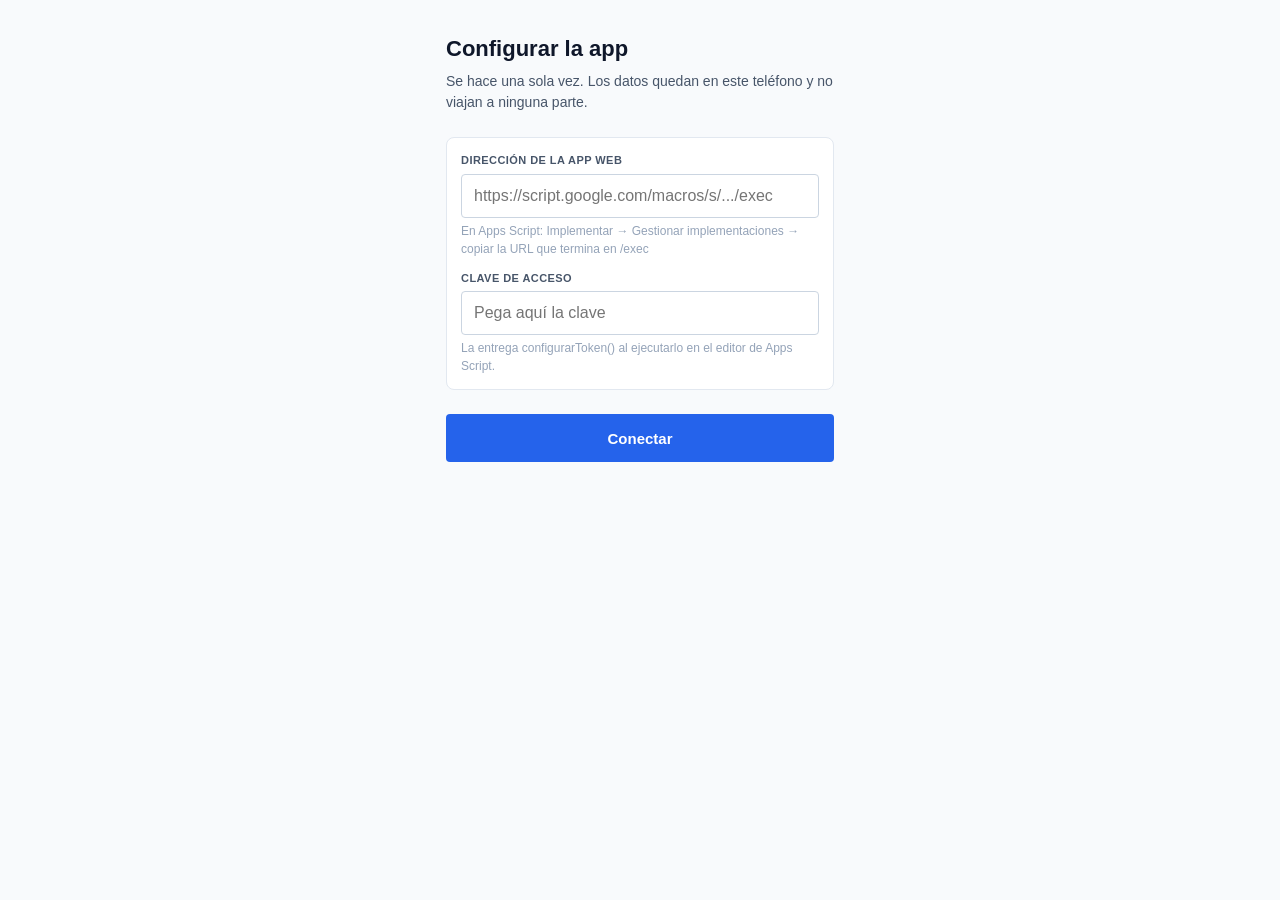
==== docs/index.html @ d5b29f22 "Ronda Fonoaudiología: registro offline, dashboard REM e informes App instalable que reemplaza el reg" ====
<!DOCTYPE html>
<html lang="es">
<head>
<meta charset="utf-8">
<meta name="viewport" content="width=device-width, initial-scale=1, viewport-fit=cover">
<meta name="theme-color" content="#2563eb">
<title>Ronda Fonoaudiología</title>
<link rel="manifest" href="manifest.json">
<link rel="icon" href="icon-192.png">
<link rel="apple-touch-icon" href="icon-192.png">
<link rel="stylesheet" href="styles.css">
</head>
<body>

<!-- Configuración inicial -->
<div id="configuracion" class="oculto"></div>

<!-- App -->
<div id="app" class="oculto">

  <div id="ronda">
    <div class="barra">
      <div class="barra-fila">
        <div class="barra-titulo">
          <div class="eyebrow">Fonoaudiología</div>
          <h1>Ronda</h1>
        </div>
        <button class="pill sync-off" id="pillSync"></button>
        <button class="icon-btn" id="btnTema" aria-label="Cambiar tema"></button>
        <button class="icon-btn" id="btnRefrescar" aria-label="Actualizar censo"></button>
      </div>

      <div style="padding:0 16px 8px;font-size:13px;color:var(--text-secondary)" id="fechaHoy"></div>

      <div class="buscador">
        <button class="buscador-cerrado" id="buscadorCerrado">
          <span id="icoBuscar"></span>
          <span>Buscar cama, nombre o RUT</span>
        </button>
        <div class="buscador-abierto oculto" id="buscadorAbierto">
          <input type="search" id="inputBuscar" placeholder="Cama, nombre o RUT" autocomplete="off">
          <button id="btnCerrarBuscar">Cerrar</button>
        </div>
      </div>

      <div class="progreso">
        <div class="progreso-fila">
          <span id="progresoTexto">—</span>
          <span id="progresoPct" style="font-weight:600;color:var(--primary)">—</span>
        </div>
        <div class="progreso-barra"><div class="progreso-relleno" id="progresoRelleno" style="width:0%"></div></div>
      </div>
    </div>

    <main>
      <div id="lista"></div>
      <button class="plegable oculto" id="bloqueEgresos">
        <span id="icoArchivo"></span>
        <span id="egresosTexto">Egresos recientes</span>
        <span class="flecha" id="icoFlecha"></span>
      </button>
      <div id="listaEgresos" class="oculto" style="margin-top:8px"></div>
    </main>

    <button class="fab" id="fab"><span id="icoMas"></span> Ingreso</button>
  </div>

  <!-- Vista 2 -->
  <div id="dashboard" class="oculto"></div>

  <!-- Vista 3 -->
  <div id="informes" class="oculto"></div>

  <!-- Pantallas a pantalla completa: sesión, ingreso -->
  <div id="pantalla" class="oculto"></div>

  <nav class="nav">
    <button data-vista="ronda" class="activo"><span id="navRonda"></span>Ronda</button>
    <button data-vista="dashboard"><span id="navDash"></span>Dashboard</button>
    <button data-vista="informes"><span id="navInf"></span>Informes</button>
  </nav>
</div>

<div class="toast" id="toast"></div>

<!-- Aquí se arma el informe justo antes de imprimir. Invisible en pantalla. -->
<div id="impresion"></div>

<script src="app.js"></script>
<script src="pantallas.js"></script>
<script src="dashboard.js"></script>
<script src="informes.js"></script>
<script>
  // Los iconos del armazón se insertan una vez, desde el mismo catálogo que usan
  // las pantallas, para no repetir el SVG dentro del HTML.
  document.getElementById('icoBuscar').innerHTML   = ICO.buscar;
  document.getElementById('icoArchivo').innerHTML  = ICO.archivo;
  document.getElementById('icoFlecha').innerHTML   = ICO.flecha;
  document.getElementById('icoMas').innerHTML      = ICO.mas;
  document.getElementById('btnTema').innerHTML     = ICO.luna;
  document.getElementById('btnRefrescar').innerHTML = ICO.volver;
  document.getElementById('navRonda').innerHTML    = ICO.lista;
  document.getElementById('navDash').innerHTML     = ICO.grafico;
  document.getElementById('navInf').innerHTML      = ICO.doc;

  if ('serviceWorker' in navigator) {
    window.addEventListener('load', () => navigator.serviceWorker.register('sw.js'));
  }
</script>
</body>
</html>
---- docs/styles.css ----
/* Tokens del sistema de diseño de Stitch (DESIGN.md), en CSS plano.
   Sin Tailwind por CDN a propósito: la app tiene que arrancar sin conexión. */

:root {
  --bg: #f8fafc;
  --surface: #ffffff;
  --surface-alt: #f1f5f9;
  --border: #e2e8f0;
  --border-strong: #cbd5e1;
  --text: #0f172a;
  --text-secondary: #475569;
  --text-muted: #94a3b8;

  --primary: #2563eb;
  --on-primary: #ffffff;
  --primary-soft: #eff6ff;

  --success: #16a34a;
  --success-soft: #f0fdf4;
  --warning: #d97706;
  --warning-soft: #fffbeb;
  --danger: #dc2626;
  --danger-soft: #fef2f2;

  /* Un color por servicio. Los rangos de cama se solapan entre servicios,
     así que el color va por servicio y nunca por número de cama. */
  --ward-uti: #2563eb;
  --ward-uci: #0d9488;
  --ward-mq: #d97706;
  --ward-neo: #7c3aed;
  --ward-utip: #ea580c;
  --ward-otro: #64748b;

  --radius: 8px;
  --radius-sm: 4px;
  --gutter: 12px;
  --margin: 16px;
  --tap: 48px;
}

@media (prefers-color-scheme: dark) {
  :root:not([data-tema="claro"]) {
    --bg: #0f172a;
    --surface: #1e293b;
    --surface-alt: #172033;
    --border: #334155;
    --border-strong: #475569;
    --text: #f8fafc;
    --text-secondary: #94a3b8;
    --text-muted: #64748b;
    --primary-soft: #1e3a5f;
    --success-soft: #0f2a1a;
    --warning-soft: #2a1f0a;
    --danger-soft: #2a1212;
  }
}
:root[data-tema="oscuro"] {
  --bg: #0f172a; --surface: #1e293b; --surface-alt: #172033;
  --border: #334155; --border-strong: #475569;
  --text: #f8fafc; --text-secondary: #94a3b8; --text-muted: #64748b;
  --primary-soft: #1e3a5f; --success-soft: #0f2a1a;
  --warning-soft: #2a1f0a; --danger-soft: #2a1212;
}

* { margin: 0; padding: 0; box-sizing: border-box; -webkit-tap-highlight-color: transparent; }

body {
  font-family: Inter, -apple-system, BlinkMacSystemFont, "Segoe UI", Roboto, sans-serif;
  background: var(--bg);
  color: var(--text);
  font-size: 16px;
  line-height: 1.5;
  -webkit-font-smoothing: antialiased;
  font-variant-numeric: tabular-nums;
  overscroll-behavior-y: contain;
}

button, input, select, textarea { font-family: inherit; font-size: inherit; color: inherit; }
button { cursor: pointer; background: none; border: none; }

/* Todo SVG en línea es un icono. Sin un tamaño base se estira al ancho disponible,
   que fue lo que pasó con el botón de repetir sesión y con el de resumen. Las
   reglas más específicas de abajo lo ajustan donde hace falta. */
svg { width: 20px; height: 20px; flex-shrink: 0; }
.seccion-titulo svg { width: 15px; height: 15px; }

.oculto { display: none !important; }

/* ── Barra superior ── */
.barra {
  position: sticky; top: 0; z-index: 50;
  background: var(--surface);
  border-bottom: 1px solid var(--border);
  padding: env(safe-area-inset-top, 0) 0 0;
}
.barra-fila {
  /* min-height, no height: un nombre largo ocupa dos líneas y con altura fija
     quedaba cortado contra el borde superior. */
  min-height: 56px; padding: 8px var(--margin);
  display: flex; align-items: center; gap: 8px;
}
.barra-titulo { flex: 1; min-width: 0; }
.barra-titulo .eyebrow {
  font-size: 10px; font-weight: 700; letter-spacing: 0.06em;
  text-transform: uppercase; color: var(--text-muted);
}
.barra-titulo h1 {
  font-size: 18px; font-weight: 600; letter-spacing: -0.01em;
  overflow-wrap: anywhere;
}

.pill {
  display: inline-flex; align-items: center; gap: 5px;
  padding: 5px 10px; border-radius: 999px;
  font-size: 12px; font-weight: 600;
  border: 1px solid transparent; white-space: nowrap;
}
.pill.sync-pend { background: var(--warning-soft); color: var(--warning); border-color: var(--warning); }
.pill.sync-ok   { background: var(--success-soft); color: var(--success); border-color: var(--success); }
.pill.sync-off  { background: var(--surface-alt); color: var(--text-secondary); border-color: var(--border); }

.icon-btn {
  width: var(--tap); height: var(--tap);
  display: flex; align-items: center; justify-content: center;
  border-radius: var(--radius); color: var(--text-secondary); flex-shrink: 0;
}
.icon-btn:active { background: var(--surface-alt); }
.icon-btn svg { width: 22px; height: 22px; }

/* ── Buscador ── */
.buscador { padding: 0 var(--margin) 12px; }
.buscador-cerrado {
  display: flex; align-items: center; gap: 8px;
  width: 100%; min-height: 44px; padding: 0 12px;
  background: var(--surface-alt); border: 1px solid var(--border);
  border-radius: var(--radius); color: var(--text-muted); font-size: 14px;
}
.buscador-abierto { display: flex; gap: 8px; }
.buscador-abierto input {
  flex: 1; min-height: 44px; padding: 0 12px;
  background: var(--surface); border: 2px solid var(--primary);
  border-radius: var(--radius); font-size: 16px;
}
.buscador-abierto input:focus { outline: none; }
.buscador-abierto button {
  padding: 0 14px; font-size: 14px; font-weight: 600; color: var(--text-secondary);
}

/* ── Progreso ── */
.progreso { padding: 0 var(--margin) 12px; }
.progreso-fila {
  display: flex; align-items: baseline; justify-content: space-between;
  font-size: 13px; color: var(--text-secondary); margin-bottom: 6px;
}
.progreso-fila strong { color: var(--text); font-weight: 600; }
.progreso-barra { height: 4px; background: var(--border); border-radius: 2px; overflow: hidden; }
.progreso-relleno { height: 100%; background: var(--success); transition: width 0.3s ease; }

/* ── Lista ── */
main { padding: 0 var(--margin) 148px; }

.grupo-titulo {
  display: flex; align-items: center; gap: 8px;
  margin: 18px 0 8px; font-size: 12px; font-weight: 700;
  letter-spacing: 0.05em; text-transform: uppercase; color: var(--text-secondary);
}
.grupo-punto { width: 8px; height: 8px; border-radius: 50%; flex-shrink: 0; }
.grupo-conteo { margin-left: auto; font-weight: 500; color: var(--text-muted); letter-spacing: 0; }

.tarjeta {
  display: flex; align-items: stretch; gap: 12px;
  width: 100%; text-align: left;
  background: var(--surface); border: 1px solid var(--border);
  border-radius: var(--radius); margin-bottom: 8px;
  padding: 10px 12px; min-height: 64px;
}
.tarjeta:active { background: var(--surface-alt); }
.tarjeta.alerta { border-color: var(--warning); }
.tarjeta.egresado { opacity: 0.75; }

.cama {
  flex-shrink: 0; min-width: 52px;
  display: flex; align-items: center; justify-content: center;
  border-radius: var(--radius-sm); color: #fff;
  font-size: 17px; font-weight: 700; letter-spacing: -0.02em;
}
.tarjeta-cuerpo { flex: 1; min-width: 0; display: flex; flex-direction: column; justify-content: center; }
.tarjeta-nombre {
  font-size: 15px; font-weight: 500;
  white-space: nowrap; overflow: hidden; text-overflow: ellipsis;
}
.tarjeta-detalle {
  font-size: 12px; color: var(--text-secondary);
  white-space: nowrap; overflow: hidden; text-overflow: ellipsis; margin-top: 1px;
}
.tarjeta-aviso {
  display: flex; align-items: center; gap: 4px;
  font-size: 12px; font-weight: 600; color: var(--warning); margin-top: 3px;
}
.tarjeta-aviso svg { width: 13px; height: 13px; flex-shrink: 0; }
.tarjeta-estado { flex-shrink: 0; display: flex; align-items: center; }
.tarjeta-estado svg { width: 22px; height: 22px; }
.estado-ok { color: var(--success); }
.estado-pend { color: var(--text-muted); }

/* ── Bloque plegable ── */
.plegable {
  width: 100%; display: flex; align-items: center; gap: 8px;
  margin-top: 20px; padding: 12px;
  background: var(--surface-alt); border: 1px solid var(--border);
  border-radius: var(--radius);
  font-size: 13px; font-weight: 600; color: var(--text-secondary);
}
.plegable svg { width: 16px; height: 16px; flex-shrink: 0; }
.plegable .flecha { margin-left: auto; transition: transform 0.2s; }
.plegable.abierto .flecha { transform: rotate(180deg); }

/* ── Vacío ── */
.vacio { text-align: center; padding: 48px 24px; color: var(--text-muted); }
.vacio svg { width: 44px; height: 44px; margin-bottom: 12px; opacity: 0.5; }
.vacio p { font-size: 14px; }

/* ── Botón flotante ── */
.fab {
  position: fixed; right: var(--margin);
  bottom: calc(76px + env(safe-area-inset-bottom, 0px));
  display: flex; align-items: center; gap: 8px;
  height: var(--tap); padding: 0 20px;
  background: var(--primary); color: var(--on-primary);
  border-radius: 999px; font-size: 15px; font-weight: 600;
  box-shadow: 0 2px 12px rgba(37, 99, 235, 0.35); z-index: 40;
}
.fab:active { transform: scale(0.97); }
.fab svg { width: 20px; height: 20px; }

/* ── Navegación inferior ── */
.nav {
  position: fixed; bottom: 0; left: 0; right: 0; z-index: 45;
  display: flex; background: var(--surface);
  border-top: 1px solid var(--border);
  padding-bottom: env(safe-area-inset-bottom, 0px);
}
.nav button {
  flex: 1; padding: 8px 0 6px;
  display: flex; flex-direction: column; align-items: center; gap: 2px;
  color: var(--text-muted); font-size: 11px; font-weight: 500;
  border-top: 2px solid transparent; margin-top: -1px;
}
.nav button.activo { color: var(--text); border-top-color: var(--primary); }
.nav button svg { width: 22px; height: 22px; }

/* ── Formularios ── */
.seccion {
  background: var(--surface); border: 1px solid var(--border);
  border-radius: var(--radius); padding: 14px; margin-bottom: 12px;
}
.seccion-titulo {
  font-size: 11px; font-weight: 700; letter-spacing: 0.06em;
  text-transform: uppercase; color: var(--primary); margin-bottom: 12px;
}
.campo { margin-bottom: 12px; }
.campo:last-child { margin-bottom: 0; }
.campo label {
  display: block; font-size: 11px; font-weight: 600;
  letter-spacing: 0.04em; text-transform: uppercase;
  color: var(--text-secondary); margin-bottom: 5px;
}
.campo input, .campo select {
  width: 100%; min-height: 44px; padding: 10px 12px;
  background: var(--surface); border: 1px solid var(--border-strong);
  border-radius: var(--radius-sm); font-size: 16px;
  -webkit-appearance: none; appearance: none;
}
.campo select {
  background-image: url("data:image/svg+xml,%3Csvg xmlns='http://www.w3.org/2000/svg' width='12' height='12' viewBox='0 0 12 12'%3E%3Cpath fill='%2394a3b8' d='M6 8L1 3h10z'/%3E%3C/svg%3E");
  background-repeat: no-repeat; background-position: right 12px center; padding-right: 32px;
}
.campo input:focus, .campo select:focus { outline: none; border: 2px solid var(--primary); padding: 9px 11px; }
.campo input.falta, .campo select.falta { border-color: var(--danger); background: var(--danger-soft); }
.campo .ayuda { font-size: 12px; color: var(--text-muted); margin-top: 4px; }

.fila-2 { display: grid; grid-template-columns: 1fr 1fr; gap: var(--gutter); }

.chips { display: flex; flex-wrap: wrap; gap: 6px; }
.chip { position: relative; }
.chip input { position: absolute; opacity: 0; width: 0; height: 0; }
.chip label {
  display: inline-flex; align-items: center; justify-content: center;
  min-height: 44px; padding: 8px 14px; margin: 0;
  background: var(--surface-alt); border: 1px solid var(--border);
  border-radius: var(--radius-sm);
  font-size: 13px; font-weight: 600; letter-spacing: 0;
  text-transform: none; color: var(--text-secondary); line-height: 1.2;
}
.chip input:checked + label { background: var(--primary); border-color: var(--primary); color: var(--on-primary); }
.chip input:checked + label.c-danger  { background: var(--danger);  border-color: var(--danger); }
.chip input:checked + label.c-success { background: var(--success); border-color: var(--success); }
.chip input:checked + label.c-warning { background: var(--warning); border-color: var(--warning); }

.contador { display: flex; align-items: center; justify-content: space-between; gap: 8px; padding: 4px 0; }
.contador-nombre { font-size: 14px; font-weight: 500; }
.contador-ctrl {
  display: flex; align-items: center;
  border: 1px solid var(--border-strong); border-radius: var(--radius-sm); overflow: hidden;
}
.contador-ctrl button {
  width: 44px; height: 44px; font-size: 20px; font-weight: 700;
  color: var(--primary); display: flex; align-items: center; justify-content: center;
}
.contador-ctrl button:active { background: var(--primary-soft); }
.contador-ctrl input {
  width: 48px; height: 44px; text-align: center; font-size: 16px; font-weight: 600;
  border: none; border-left: 1px solid var(--border); border-right: 1px solid var(--border);
  background: var(--surface);
}
.contador-ctrl input:focus { outline: none; }

/* ── Banda de aviso ── */
.banda {
  padding: 12px; border-radius: var(--radius-sm);
  font-size: 13px; line-height: 1.45; margin-bottom: 12px;
}
.banda.info  { background: var(--primary-soft); color: var(--primary); border: 1px solid var(--primary); }
.banda.ok    { background: var(--success-soft); color: var(--success); border: 1px solid var(--success); }
.banda.warn  { background: var(--warning-soft); color: var(--warning); border: 1px solid var(--warning); }
.banda .meta { display: block; margin-top: 3px; opacity: 0.85; font-size: 12px; }

/* ── Botones ── */
.acciones {
  position: sticky; bottom: 0; z-index: 30;
  display: flex; gap: 8px; padding: 12px 0;
  background: linear-gradient(to top, var(--bg) 70%, transparent);
}
.btn {
  flex: 1; min-height: var(--tap); padding: 0 16px;
  border-radius: var(--radius-sm); font-size: 15px; font-weight: 600;
  display: flex; align-items: center; justify-content: center; gap: 6px;
}
.btn:active { transform: scale(0.98); }
.btn-primario { background: var(--primary); color: var(--on-primary); }
.btn-secundario { background: var(--surface); color: var(--text); border: 1px solid var(--border-strong); }
.btn-peligro { background: var(--danger); color: #fff; }
.btn[disabled] { opacity: 0.5; pointer-events: none; }
.btn svg { width: 18px; height: 18px; }

.btn-bloque {
  width: 100%; min-height: 44px; margin-top: 8px;
  border-radius: var(--radius-sm); font-size: 14px; font-weight: 600;
  background: var(--surface); border: 1px solid var(--border-strong); color: var(--text);
  display: flex; align-items: center; justify-content: center; gap: 6px;
}
.btn-bloque:active { background: var(--surface-alt); }
.btn-bloque svg { width: 18px; height: 18px; flex-shrink: 0; }

/* ── Hoja inferior ── */
.velo {
  position: fixed; inset: 0; z-index: 60;
  background: rgba(15, 23, 42, 0.45);
  display: flex; align-items: flex-end;
}
.hoja {
  width: 100%; max-height: 85vh; overflow-y: auto;
  background: var(--surface);
  border-radius: 16px 16px 0 0;
  border-top: 2px solid var(--border-strong);
  padding: 20px var(--margin) calc(20px + env(safe-area-inset-bottom, 0px));
}
.hoja h2 { font-size: 18px; font-weight: 600; margin-bottom: 4px; }
.hoja .sub { font-size: 13px; color: var(--text-secondary); margin-bottom: 16px; }
.hoja-opcion {
  width: 100%; min-height: var(--tap); padding: 12px;
  display: flex; align-items: center; gap: 10px;
  border: 1px solid var(--border); border-radius: var(--radius-sm);
  margin-bottom: 8px; font-size: 15px; text-align: left; background: var(--surface);
}
.hoja-opcion:active { background: var(--surface-alt); }
.hoja-opcion svg { width: 20px; height: 20px; flex-shrink: 0; color: var(--text-secondary); }
.banda svg { width: 16px; height: 16px; flex-shrink: 0; vertical-align: -3px; }
.hoja-opcion.peligro { color: var(--danger); border-color: var(--danger); }
.hoja-opcion.peligro svg { color: var(--danger); }

/* ── Aviso flotante ── */
.toast {
  position: fixed; left: 50%; bottom: calc(84px + env(safe-area-inset-bottom, 0px));
  transform: translateX(-50%) translateY(12px);
  max-width: calc(100vw - 32px);
  padding: 12px 18px; border-radius: var(--radius);
  font-size: 14px; font-weight: 600; color: #fff;
  z-index: 100; opacity: 0; pointer-events: none;
  transition: opacity 0.25s, transform 0.25s;
}
.toast.visible { opacity: 1; transform: translateX(-50%) translateY(0); }
.toast.ok { background: var(--success); }
.toast.error { background: var(--danger); }
.toast.info { background: var(--text); color: var(--bg); }

/* ── Pantalla de configuración ── */
.centrado { max-width: 420px; margin: 0 auto; padding: 32px var(--margin); }
.centrado h1 { font-size: 22px; font-weight: 600; margin-bottom: 6px; }
.centrado > p { font-size: 14px; color: var(--text-secondary); margin-bottom: 24px; }

/* ══════════════════════════════════════════════════════════
   DASHBOARD (Fase 2)
   ══════════════════════════════════════════════════════════ */

.filtros { display: flex; gap: 8px; padding: 0 var(--margin) 12px; }
.filtro {
  flex: 1; min-height: 44px; padding: 0 12px;
  display: flex; align-items: center; gap: 6px;
  background: var(--surface-alt); border: 1px solid var(--border);
  border-radius: 999px; font-size: 14px; font-weight: 500;
}
.filtro select {
  flex: 1; border: none; background: none; min-height: 42px;
  font-size: 14px; font-weight: 500; padding: 0;
  -webkit-appearance: none; appearance: none;
}
.filtro select:focus { outline: none; }
.filtro svg { width: 17px; height: 17px; color: var(--text-secondary); flex-shrink: 0; }

.metricas { display: grid; grid-template-columns: 1fr 1fr; gap: var(--gutter); margin-bottom: 20px; }
.metrica {
  background: var(--surface); border: 1px solid var(--border);
  border-radius: var(--radius); padding: 14px;
}
.metrica-cab { display: flex; align-items: center; justify-content: space-between; }
.metrica-et {
  font-size: 10px; font-weight: 700; letter-spacing: 0.06em;
  text-transform: uppercase; color: var(--text-secondary);
}
.metrica-cab svg { width: 17px; height: 17px; color: var(--text-muted); }
.metrica-val { font-size: 28px; font-weight: 700; letter-spacing: -0.02em; margin-top: 6px; }

.bloque-cab { display: flex; align-items: center; gap: 8px; margin: 22px 0 10px; }
.badge {
  padding: 3px 9px; border-radius: var(--radius-sm);
  font-size: 11px; font-weight: 700; letter-spacing: 0.04em;
  background: var(--primary); color: var(--on-primary);
}
.badge.verde { background: var(--success); }
.bloque-cab h2 { font-size: 15px; font-weight: 600; flex: 1; }
.bloque-cab .nota { font-size: 12px; color: var(--text-muted); font-weight: 500; }

.tabla {
  background: var(--surface); border: 1px solid var(--border);
  border-radius: var(--radius); overflow: hidden;
}
.tabla-cab, .tabla-fila {
  display: grid; align-items: center;
  grid-template-columns: 1fr 44px 44px 44px 44px;
  gap: 4px; padding: 10px 12px;
}
.tabla-cab {
  font-size: 10px; font-weight: 700; letter-spacing: 0.05em;
  text-transform: uppercase; color: var(--text-secondary);
  background: var(--surface-alt); border-bottom: 1px solid var(--border);
}
.tabla-fila { border-bottom: 1px solid var(--border); width: 100%; text-align: left; min-height: 48px; }
.tabla-fila:last-child { border-bottom: none; }
.tabla-fila:active { background: var(--surface-alt); }
.tabla-fila.total { background: var(--surface-alt); font-weight: 700; }
.tabla-cab span:not(:first-child), .tabla-fila span:not(:first-child) { text-align: right; font-size: 14px; }
.tabla-cab span:not(:first-child) { font-size: 10px; }
.celda-nombre {
  display: flex; align-items: center; gap: 6px;
  font-size: 14px; min-width: 0;
}
.celda-nombre .txt { overflow: hidden; text-overflow: ellipsis; white-space: nowrap; }
.celda-nombre svg { width: 14px; height: 14px; flex-shrink: 0; color: var(--text-muted); transition: transform 0.2s; }
.tabla-fila.abierta .celda-nombre svg { transform: rotate(180deg); }
.cero { color: var(--text-muted); }

.desglose { background: var(--surface-alt); border-bottom: 1px solid var(--border); padding: 12px; }
.desglose-tit {
  font-size: 10px; font-weight: 700; letter-spacing: 0.05em;
  text-transform: uppercase; color: var(--text-secondary); margin-bottom: 10px;
}
.barra-fila-dato { display: grid; grid-template-columns: 56px 1fr 52px; gap: 8px; align-items: center; margin-bottom: 6px; }
.barra-fila-dato .et { font-size: 12px; color: var(--text-secondary); }
.barra-fila-dato .pista { height: 8px; background: var(--border); border-radius: 4px; overflow: hidden; }
.barra-fila-dato .pista { display: block; }
/* display:block, no inline: un <span> en línea ignora height y la barra no se pinta. */
.barra-fila-dato .relleno { display: block; height: 100%; background: var(--primary); border-radius: 4px; }
.barra-fila-dato .n { font-size: 12px; text-align: right; color: var(--text-secondary); }

/* REM 17 usa 4 columnas en vez de 5 */
.tabla.rem17 .tabla-cab, .tabla.rem17 .tabla-fila { grid-template-columns: 1fr 52px 52px 44px; }

.tarjeta-estado-rem {
  display: flex; gap: 10px; padding: 14px;
  border-radius: var(--radius); margin-top: 20px;
  border: 1px solid transparent;
}
.tarjeta-estado-rem.ok   { background: var(--success-soft); border-color: var(--success); }
.tarjeta-estado-rem.mal  { background: var(--danger-soft);  border-color: var(--danger); }
.tarjeta-estado-rem svg { width: 22px; height: 22px; flex-shrink: 0; }
.tarjeta-estado-rem.ok svg  { color: var(--success); }
.tarjeta-estado-rem.mal svg { color: var(--danger); }
.tarjeta-estado-rem h3 { font-size: 14px; font-weight: 600; margin-bottom: 2px; }
.tarjeta-estado-rem.ok h3  { color: var(--success); }
.tarjeta-estado-rem.mal h3 { color: var(--danger); }
.tarjeta-estado-rem p { font-size: 13px; color: var(--text-secondary); line-height: 1.4; }

.alerta-fila {
  display: flex; align-items: center; gap: 10px;
  background: var(--surface); border: 1px solid var(--border);
  border-radius: var(--radius); padding: 12px; margin-bottom: 8px;
}
.alerta-icono {
  width: 34px; height: 34px; border-radius: var(--radius-sm);
  display: flex; align-items: center; justify-content: center; flex-shrink: 0;
}
.alerta-icono svg { width: 18px; height: 18px; }
.alerta-fila.aviso .alerta-icono { background: var(--warning-soft); color: var(--warning); }
.alerta-fila.error .alerta-icono { background: var(--danger-soft);  color: var(--danger); }
.alerta-cuerpo { flex: 1; min-width: 0; }
.alerta-cuerpo strong { display: block; font-size: 14px; font-weight: 600; }
.alerta-cuerpo span { font-size: 12px; color: var(--text-secondary); }

.cargando { text-align: center; padding: 48px 24px; color: var(--text-muted); font-size: 14px; }

/* ══════════════════════════════════════════════════════════
   INFORMES (Fase 3)
   ══════════════════════════════════════════════════════════ */

.tarjeta-informe {
  display: flex; align-items: center; gap: 12px; width: 100%; text-align: left;
  background: var(--surface); border: 1px solid var(--border);
  border-radius: var(--radius); padding: 12px; margin-bottom: 8px; min-height: 64px;
}
.tarjeta-informe.activa { border-color: var(--primary); background: var(--primary-soft); }
.tarjeta-informe:active { background: var(--surface-alt); }
.ti-icono {
  width: 40px; height: 40px; border-radius: var(--radius-sm); flex-shrink: 0;
  display: flex; align-items: center; justify-content: center;
  background: var(--surface-alt); color: var(--primary);
}
.tarjeta-informe.activa .ti-icono { background: var(--surface); }
.ti-icono svg { width: 20px; height: 20px; }
.ti-cuerpo { flex: 1; min-width: 0; }
.ti-titulo { display: block; font-size: 15px; font-weight: 600; }
.ti-desc {
  display: block; font-size: 12px; color: var(--text-secondary); margin-top: 1px;
  overflow: hidden; text-overflow: ellipsis; white-space: nowrap;
}
.ti-check { flex-shrink: 0; display: flex; align-items: center; }
.ti-check svg { width: 22px; height: 22px; }
.tarjeta-informe.activa .ti-check { color: var(--success); }
.tarjeta-informe:not(.activa) .ti-check { color: var(--text-muted); }

#informes textarea {
  width: 100%; padding: 12px; font-family: inherit; font-size: 15px; line-height: 1.5;
  background: var(--surface-alt); color: var(--text);
  border: 1px solid var(--border-strong); border-radius: var(--radius-sm);
  resize: vertical; min-height: 160px;
}
#informes textarea:focus { outline: none; border: 2px solid var(--primary); padding: 11px; }
#informes .ayuda svg { width: 14px; height: 14px; flex-shrink: 0; }

/* El contenedor del informe solo existe para imprimirse. */
#impresion { display: none; }

/* ══════════════════════════════════════════════════════════
   IMPRESIÓN — el PDF sale de aquí
   ══════════════════════════════════════════════════════════ */
@media print {
  @page { size: A4 portrait; margin: 14mm 12mm; }

  /* Fuera todo lo que es aplicación; queda solo el documento. */
  #app, #configuracion, .toast, .velo { display: none !important; }

  html, body {
    background: #fff !important; color: #000 !important;
    font-size: 10pt; line-height: 1.4;
  }

  #impresion { display: block !important; }

  .pr-cab { border-bottom: 2px solid #000; padding-bottom: 8pt; margin-bottom: 14pt; }
  .pr-cab h1 { font-size: 16pt; font-weight: 700; margin-bottom: 2pt; }
  .pr-cab p { font-size: 10pt; }
  .pr-cab .pr-meta { font-size: 8.5pt; color: #444; margin-top: 3pt; }

  .pr-bloque { margin-bottom: 16pt; page-break-inside: auto; }
  .pr-bloque h2 {
    font-size: 12pt; font-weight: 700; margin: 14pt 0 6pt;
    border-bottom: 1px solid #000; padding-bottom: 3pt;
    page-break-after: avoid;
  }
  .pr-bloque h3 {
    font-size: 10pt; font-weight: 700; margin: 10pt 0 4pt;
    page-break-after: avoid;
  }

  .pr-resumen p { margin-bottom: 6pt; text-align: justify; }
  .pr-nota { font-size: 8pt; color: #555; font-style: italic; margin-top: 4pt; }
  .pr-alerta {
    font-size: 8.5pt; margin: 4pt 0 8pt; padding: 4pt 6pt;
    border-left: 3px solid #000; background: #f2f2f2;
  }
  .pr-lista { margin: 4pt 0 0 14pt; font-size: 9pt; }
  .pr-lista li { margin-bottom: 2pt; }

  .pr-tabla {
    width: 100%; border-collapse: collapse; font-size: 8.5pt;
    margin-bottom: 8pt; table-layout: fixed;
  }
  .pr-tabla th, .pr-tabla td {
    border: 0.5pt solid #999; padding: 3pt 4pt;
    text-align: left; vertical-align: top;
    /* break-word, no anywhere: "MEDICINA FISICA" debe partirse en el espacio,
       no quedar como "MEDIC / INA / FISICA". */
    overflow-wrap: break-word; word-break: normal; hyphens: none;
  }
  .pr-tabla th { background: #e8e8e8; font-weight: 700; font-size: 8pt; }
  .pr-tabla td.num, .pr-tabla th.num { text-align: right; }
  .pr-tabla tr { page-break-inside: avoid; }
  .pr-tabla thead { display: table-header-group; }   /* la cabecera se repite en cada página */
  .pr-tabla tr.tot { font-weight: 700; background: #f2f2f2; }
}
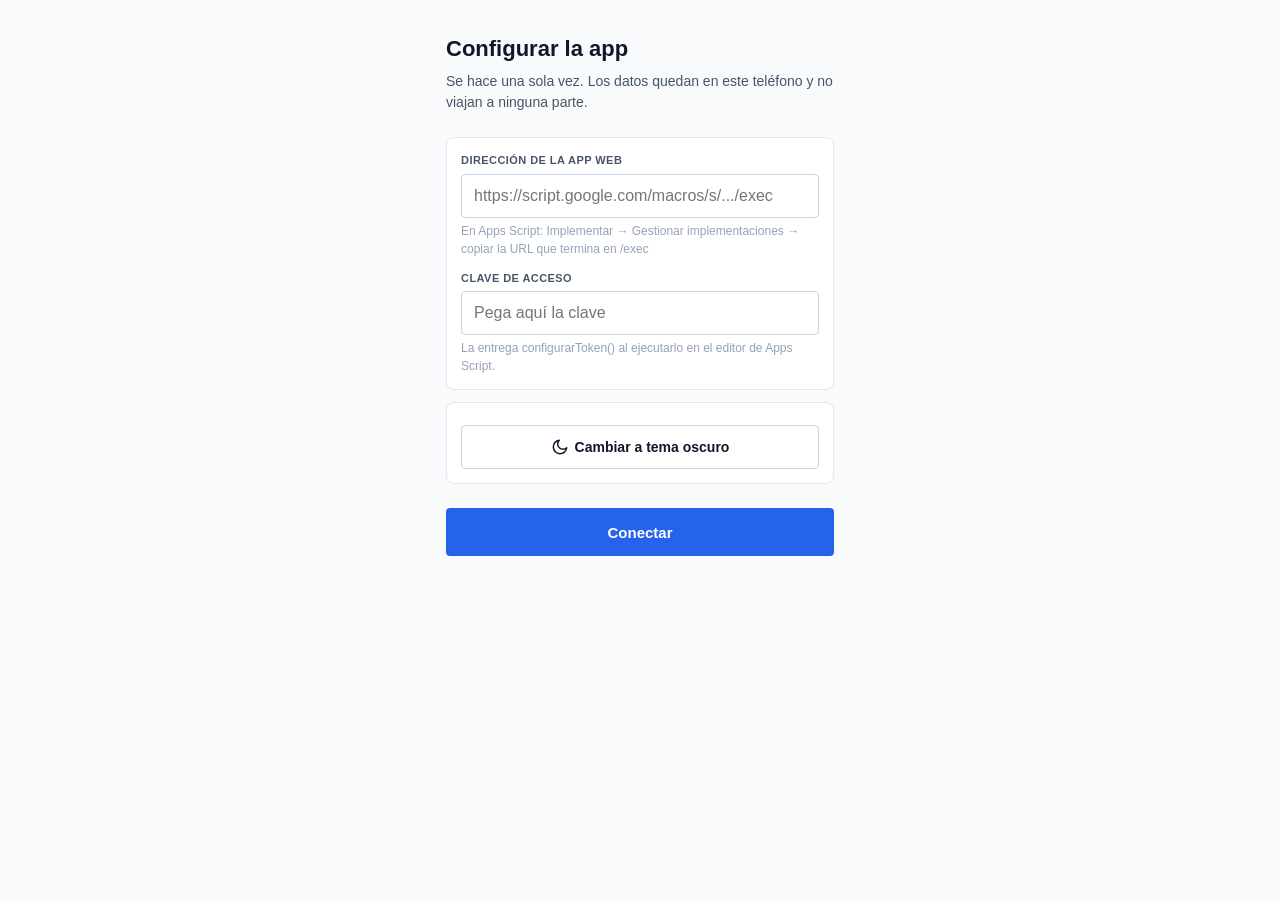
==== commit 644c101c: "Permite volver a la configuracion y explica el falso error de CORS La pantalla de configuracion solo" ====
--- a/docs/index.html
+++ b/docs/index.html
@@ -26,8 +26,8 @@
           <h1>Ronda</h1>
         </div>
         <button class="pill sync-off" id="pillSync"></button>
-        <button class="icon-btn" id="btnTema" aria-label="Cambiar tema"></button>
         <button class="icon-btn" id="btnRefrescar" aria-label="Actualizar censo"></button>
+        <button class="icon-btn" id="btnAjustes" aria-label="Configuración"></button>
       </div>
 
       <div style="padding:0 16px 8px;font-size:13px;color:var(--text-secondary)" id="fechaHoy"></div>
@@ -97,8 +97,8 @@
   document.getElementById('icoArchivo').innerHTML  = ICO.archivo;
   document.getElementById('icoFlecha').innerHTML   = ICO.flecha;
   document.getElementById('icoMas').innerHTML      = ICO.mas;
-  document.getElementById('btnTema').innerHTML     = ICO.luna;
   document.getElementById('btnRefrescar').innerHTML = ICO.volver;
+  document.getElementById('btnAjustes').innerHTML   = ICO.ajustes;
   document.getElementById('navRonda').innerHTML    = ICO.lista;
   document.getElementById('navDash').innerHTML     = ICO.grafico;
   document.getElementById('navInf').innerHTML      = ICO.doc;
--- a/docs/styles.css
+++ b/docs/styles.css
@@ -618,3 +618,23 @@
   .pr-tabla thead { display: table-header-group; }   /* la cabecera se repite en cada página */
   .pr-tabla tr.tot { font-weight: 700; background: #f2f2f2; }
 }
+
+/* Indicador de frescura de los datos (caché) */
+.frescura {
+  font-size: 11px; color: var(--text-muted);
+  padding: 2px 2px 6px; display: flex; align-items: center; gap: 5px;
+}
+.frescura.alerta { color: var(--warning); }
+.frescura::before {
+  content: ''; width: 5px; height: 5px; border-radius: 50%;
+  background: var(--success); flex-shrink: 0;
+}
+.frescura.alerta::before { background: var(--warning); }
+
+@keyframes girar { to { transform: rotate(360deg); } }
+.icon-btn.girando svg { animation: girar 1s linear infinite; }
+
+/* El título no cede espacio: sin esto, con varios botones a la derecha,
+   "Ronda" terminaba partido letra por letra en vertical. */
+.barra-titulo { flex-shrink: 0; }
+.barra-titulo h1 { white-space: nowrap; }
